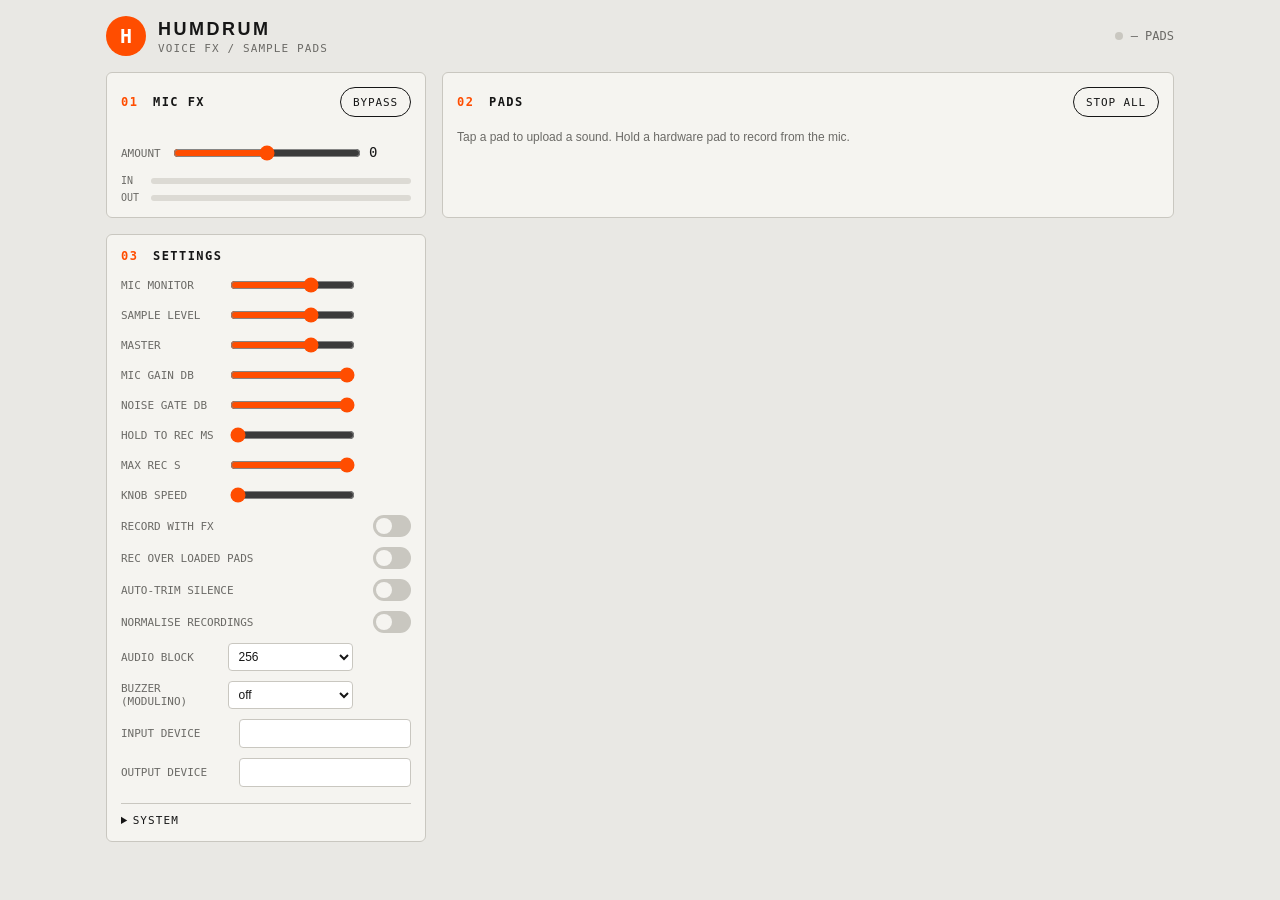
==== assets/index.html @ f8e238d5 "Humdrum: extendable sampler and voice changer for UNO Q An extendable sampler and voice changer base" ====
<!doctype html>
<html lang="en">
<head>
  <meta charset="utf-8">
  <meta name="viewport" content="width=device-width, initial-scale=1, viewport-fit=cover">
  <meta name="theme-color" content="#e9e8e4">
  <title>Humdrum</title>
  <link rel="stylesheet" href="app.css">
</head>
<body>
  <header class="top">
    <div class="brand">
      <span class="logo">H</span>
      <div>
        <h1>HUMDRUM</h1>
        <p class="sub">voice fx / sample pads</p>
      </div>
    </div>
    <div class="status">
      <span id="conn" class="dot off" title="connection"></span>
      <span id="topo">— pads</span>
    </div>
  </header>

  <div id="cna-hint" class="hint" hidden>
    Uploading files may not work in this pop-up window. Open
    <b><span class="url"></span></b> in your browser instead.
  </div>

  <main>
    <!-- FX ------------------------------------------------------------------>
    <section class="panel fx">
      <div class="panel-head">
        <h2><span class="num">01</span> mic fx</h2>
        <button id="bypass" class="chip">bypass</button>
      </div>
      <div id="fx-list" class="fx-list"></div>
      <div class="amount">
        <label for="amount">amount</label>
        <input id="amount" type="range" min="0" max="1" step="0.01">
        <output id="amount-val" class="mono">0</output>
      </div>
      <div class="meters">
        <div class="meter"><span>in</span><i id="m-in"></i></div>
        <div class="meter"><span>out</span><i id="m-out"></i></div>
      </div>
    </section>

    <!-- PADS ---------------------------------------------------------------->
    <section class="panel pads-panel">
      <div class="panel-head">
        <h2><span class="num">02</span> pads</h2>
        <button id="stop-all" class="chip">stop all</button>
      </div>
      <p class="help">Tap a pad to upload a sound. Hold a hardware pad to record from the mic.</p>
      <div id="pads" class="pads"></div>
      <p id="no-pads" class="empty" hidden>No Modulino Buttons found. Plug one in &mdash; it gets its address automatically.</p>
    </section>

    <!-- SETTINGS ------------------------------------------------------------>
    <section class="panel settings">
      <div class="panel-head"><h2><span class="num">03</span> settings</h2></div>
      <div class="grid-settings" id="settings"></div>
      <details class="system">
        <summary>system</summary>
        <div class="sys-row">
          <button data-sys="rescan" class="chip">rescan bus</button>
          <button data-sys="reopen_audio" class="chip">reopen audio</button>
          <button data-sys="reset_addresses" class="chip warn">reset button addresses</button>
        </div>
        <p class="help">Reset moves every Buttons module back to its factory address. Then unplug them all
          and plug them back in one by one, in the order you want the pads numbered.</p>
        <dl class="diag" id="diag"></dl>
      </details>
    </section>
  </main>

  <!-- Slot editor -------------------------------------------------------->
  <dialog id="editor">
    <form method="dialog" class="ed">
      <div class="ed-head">
        <span class="padno mono" id="ed-no">01</span>
        <input id="ed-name" maxlength="24" placeholder="name" autocomplete="off">
        <button value="close" class="x" aria-label="close">&times;</button>
      </div>
      <div class="wave-wrap">
        <canvas id="ed-wave" width="600" height="120"></canvas>
        <div class="trim" id="trim-a"></div><div class="trim" id="trim-b"></div>
      </div>
      <div class="ed-grid">
        <label>gain <input id="ed-gain" type="range" min="0" max="2" step="0.01"></label>
        <label>pitch <input id="ed-pitch" type="range" min="-12" max="12" step="1"><output id="ed-pitch-v" class="mono"></output></label>
        <label>start <input id="ed-start" type="range" min="0" max="1" step="0.001"></label>
        <label>end <input id="ed-end" type="range" min="0" max="1" step="0.001"></label>
      </div>
      <div class="seg" id="ed-mode">
        <button type="button" data-mode="oneshot">one-shot</button>
        <button type="button" data-mode="gate">gate</button>
        <button type="button" data-mode="loop">loop</button>
      </div>
      <div class="ed-actions">
        <button type="button" id="ed-play" class="chip solid">&#9654; play</button>
        <button type="button" id="ed-reverse" class="chip">reverse</button>
        <button type="button" id="ed-replace" class="chip">replace</button>
        <a id="ed-download" class="chip">download</a>
        <button type="button" id="ed-clear" class="chip warn">clear</button>
      </div>
      <div class="ed-move">
        <label>move to pad <select id="ed-move"></select></label>
      </div>
    </form>
  </dialog>

  <input id="file" type="file" accept="audio/*,.wav,.mp3,.m4a,.aac,.ogg,.flac" hidden>
  <div id="toast" class="toast" hidden></div>

  <script src="libs/socket.io.min.js"></script>
  <script src="app.js"></script>
</body>
</html>
---- assets/app.css ----
/* Humdrum — industrial / instrument look: warm grey, hairlines, one hot accent */

:root {
  --bg: #e9e8e4;
  --panel: #f5f4f0;
  --ink: #161616;
  --ink-2: #6b6a66;
  --line: #c9c7c0;
  --accent: #ff4d00;
  --accent-ink: #ffffff;
  --blue: #2f6bff;
  --green: #18a058;
  --pad: #ffffff;
  --pad-empty: #dcdad4;
  --radius: 6px;
  --mono: ui-monospace, "SF Mono", Menlo, Consolas, "Roboto Mono", monospace;
  --sans: "Helvetica Neue", Helvetica, Arial, system-ui, sans-serif;
}
@media (prefers-color-scheme: dark) {
  :root {
    --bg: #121212;
    --panel: #1c1c1b;
    --ink: #ecebe7;
    --ink-2: #8d8c87;
    --line: #34332f;
    --pad: #272725;
    --pad-empty: #1f1f1e;
  }
}

* { box-sizing: border-box; }
html { -webkit-text-size-adjust: 100%; }
body {
  margin: 0;
  background: var(--bg);
  color: var(--ink);
  font: 14px/1.4 var(--sans);
  padding: env(safe-area-inset-top) 0 40px;
}
button, input, select { font: inherit; color: inherit; }
.mono, output { font-family: var(--mono); font-variant-numeric: tabular-nums; }

/* header */
.top {
  display: flex; align-items: center; justify-content: space-between;
  padding: 16px; max-width: 1100px; margin: 0 auto;
}
.brand { display: flex; gap: 12px; align-items: center; }
.logo {
  width: 40px; height: 40px; border-radius: 50%;
  background: var(--accent); color: var(--accent-ink);
  display: grid; place-items: center; font: 700 20px var(--mono);
}
h1 { margin: 0; font-size: 18px; letter-spacing: .14em; font-weight: 700; }
.sub { margin: 0; color: var(--ink-2); font: 11px var(--mono); text-transform: uppercase; letter-spacing: .1em; }
.status { display: flex; align-items: center; gap: 8px; font: 12px var(--mono); color: var(--ink-2); text-transform: uppercase; }
.dot { width: 8px; height: 8px; border-radius: 50%; background: var(--green); }
.dot.off { background: var(--line); }

.hint {
  max-width: 1100px; margin: 0 16px 12px; padding: 10px 12px;
  border: 1px solid var(--accent); border-radius: var(--radius); font-size: 13px;
}
@media (min-width: 1132px) { .hint { margin: 0 auto 12px; } }

main {
  max-width: 1100px; margin: 0 auto; padding: 0 16px;
  display: grid; gap: 16px; grid-template-columns: 1fr;
}
@media (min-width: 900px) {
  main { grid-template-columns: 320px 1fr; }
  .pads-panel { grid-row: span 2; grid-column: 2; grid-row-start: 1; }
}

.panel {
  background: var(--panel); border: 1px solid var(--line); border-radius: var(--radius);
  padding: 14px;
}
.panel-head { display: flex; justify-content: space-between; align-items: center; margin-bottom: 12px; }
h2 { margin: 0; font: 600 12px var(--mono); text-transform: uppercase; letter-spacing: .12em; }
.num { color: var(--accent); margin-right: 6px; }
.help { color: var(--ink-2); font-size: 12px; margin: 0 0 12px; }
.empty { color: var(--ink-2); font: 12px var(--mono); text-align: center; padding: 30px 0; }

.chip {
  appearance: none; border: 1px solid var(--ink); background: transparent;
  border-radius: 999px; padding: 5px 12px; cursor: pointer;
  font: 11px var(--mono); text-transform: uppercase; letter-spacing: .08em; text-decoration: none;
  display: inline-flex; align-items: center; gap: 6px; min-height: 30px; color: var(--ink);
}
.chip.on, .chip.solid { background: var(--ink); color: var(--panel); }
.chip.warn { border-color: var(--accent); color: var(--accent); }
.chip:active { transform: translateY(1px); }

/* fx */
.fx-list { display: grid; grid-template-columns: repeat(4, 1fr); gap: 6px; margin-bottom: 14px; }
.fx-btn {
  appearance: none; border: 1px solid var(--line); background: var(--pad);
  border-radius: var(--radius); padding: 10px 4px 8px; cursor: pointer; text-align: center;
}
.fx-btn b { display: block; font: 700 13px var(--mono); letter-spacing: .06em; }
.fx-btn small { display: block; font-size: 10px; color: var(--ink-2); }
.fx-btn.active { background: var(--accent); border-color: var(--accent); color: var(--accent-ink); }
.fx-btn.active small { color: var(--accent-ink); opacity: .8; }
.fx.bypassed .fx-btn.active { background: transparent; color: var(--accent); }

.amount { display: grid; grid-template-columns: auto 1fr 42px; gap: 10px; align-items: center; }
.amount label { font: 11px var(--mono); text-transform: uppercase; color: var(--ink-2); }
input[type=range] { width: 100%; accent-color: var(--accent); }
.meters { margin-top: 12px; display: grid; gap: 6px; }
.meter { display: grid; grid-template-columns: 30px 1fr; align-items: center; font: 10px var(--mono); color: var(--ink-2); text-transform: uppercase; }
.meter i {
  height: 6px; border-radius: 3px; background:
    linear-gradient(90deg, var(--green) 0 70%, #f2b100 70% 88%, var(--accent) 88%) 0 0 / var(--w, 0%) 100% no-repeat,
    var(--pad-empty);
  transition: background-size 80ms linear;
}

/* pads */
.pads { display: grid; gap: 14px; }
.module { display: grid; grid-template-columns: 22px repeat(3, 1fr); gap: 8px; align-items: stretch; }
.module-label { writing-mode: vertical-rl; transform: rotate(180deg); font: 10px var(--mono); color: var(--ink-2); text-align: center; letter-spacing: .1em; }
.pad {
  position: relative; appearance: none; text-align: left; cursor: pointer;
  border: 1px solid var(--line); background: var(--pad-empty); border-radius: var(--radius);
  padding: 10px; min-height: 108px; display: flex; flex-direction: column; justify-content: space-between;
  overflow: hidden;
}
.pad.loaded { background: var(--pad); }
.pad.offline { opacity: .45; }
.pad.dragover { outline: 2px dashed var(--accent); outline-offset: -4px; }
.pad .top-row { display: flex; justify-content: space-between; align-items: center; }
.pad .no { font: 700 12px var(--mono); }
.pad .led { width: 10px; height: 10px; border-radius: 50%; background: var(--line); box-shadow: inset 0 0 0 1px rgba(0,0,0,.15); }
.pad.loaded .led { background: var(--blue); }
.pad.playing .led { background: var(--green); }
.pad.rec .led { background: var(--accent); animation: blink .25s steps(1) infinite; }
.pad .name { font-size: 13px; font-weight: 600; white-space: nowrap; overflow: hidden; text-overflow: ellipsis; }
.pad .meta { font: 10px var(--mono); color: var(--ink-2); text-transform: uppercase; }
.pad canvas { width: 100%; height: 26px; display: block; }
.pad .plus { font: 300 28px var(--mono); color: var(--ink-2); line-height: 1; }
.pad .prog { position: absolute; left: 0; bottom: 0; height: 3px; background: var(--accent); width: 0; }
@keyframes blink { 50% { opacity: .2; } }

/* settings */
.grid-settings { display: grid; gap: 10px; }
.setting { display: grid; grid-template-columns: 1fr 1.3fr 48px; gap: 10px; align-items: center; font-size: 12px; }
.setting > span { color: var(--ink-2); font: 11px var(--mono); text-transform: uppercase; }
.setting.toggle { grid-template-columns: 1fr auto; }
.setting.text { grid-template-columns: 1fr 1.6fr; }
.setting input[type=text], .setting select, .ed-move select {
  background: var(--pad); border: 1px solid var(--line); border-radius: 4px; padding: 5px 6px; min-width: 0;
}
.switch { appearance: none; width: 38px; height: 22px; border-radius: 11px; background: var(--line); position: relative; cursor: pointer; margin: 0; }
.switch::after { content: ""; position: absolute; top: 3px; left: 3px; width: 16px; height: 16px; border-radius: 50%; background: var(--panel); transition: left .15s; }
.switch:checked { background: var(--accent); }
.switch:checked::after { left: 19px; }
details.system { margin-top: 16px; border-top: 1px solid var(--line); padding-top: 10px; }
details.system summary { cursor: pointer; font: 11px var(--mono); text-transform: uppercase; letter-spacing: .1em; }
.sys-row { display: flex; flex-wrap: wrap; gap: 6px; margin: 10px 0; }
.diag { display: grid; grid-template-columns: auto 1fr; gap: 2px 10px; font: 11px var(--mono); color: var(--ink-2); margin: 0; }
.diag dd { margin: 0; color: var(--ink); word-break: break-all; }

/* editor */
dialog {
  border: 1px solid var(--line); border-radius: 10px; padding: 0; width: min(560px, calc(100vw - 24px));
  background: var(--panel); color: var(--ink);
}
dialog::backdrop { background: rgba(0,0,0,.35); }
.ed { padding: 14px; display: grid; gap: 12px; }
.ed-head { display: flex; gap: 10px; align-items: center; }
.padno { background: var(--accent); color: var(--accent-ink); border-radius: 4px; padding: 4px 8px; font-weight: 700; }
#ed-name { flex: 1; border: 0; border-bottom: 1px solid var(--line); background: transparent; font-size: 16px; font-weight: 600; padding: 4px 0; min-width: 0; }
.x { appearance: none; border: 0; background: none; font-size: 26px; cursor: pointer; line-height: 1; }
.wave-wrap { position: relative; background: var(--pad); border: 1px solid var(--line); border-radius: var(--radius); }
#ed-wave { width: 100%; height: 120px; display: block; }
.trim { position: absolute; top: 0; bottom: 0; background: rgba(120,120,120,.28); pointer-events: none; }
#trim-a { left: 0; border-right: 2px solid var(--accent); }
#trim-b { right: 0; border-left: 2px solid var(--accent); }
.ed-grid { display: grid; grid-template-columns: 1fr 1fr; gap: 8px 14px; }
.ed-grid label { font: 11px var(--mono); text-transform: uppercase; color: var(--ink-2); display: grid; grid-template-columns: 1fr auto; align-items: center; }
.ed-grid label input { grid-column: 1 / -1; }
.seg { display: grid; grid-template-columns: repeat(3, 1fr); border: 1px solid var(--ink); border-radius: 999px; overflow: hidden; }
.seg button { appearance: none; border: 0; background: transparent; padding: 7px; font: 11px var(--mono); text-transform: uppercase; cursor: pointer; }
.seg button.on { background: var(--ink); color: var(--panel); }
.ed-actions { display: flex; flex-wrap: wrap; gap: 6px; }
.ed-move { font: 11px var(--mono); text-transform: uppercase; color: var(--ink-2); }

.toast {
  position: fixed; left: 50%; bottom: 20px; transform: translateX(-50%);
  background: var(--ink); color: var(--panel); padding: 8px 14px; border-radius: 999px;
  font: 12px var(--mono); max-width: calc(100vw - 32px);
}
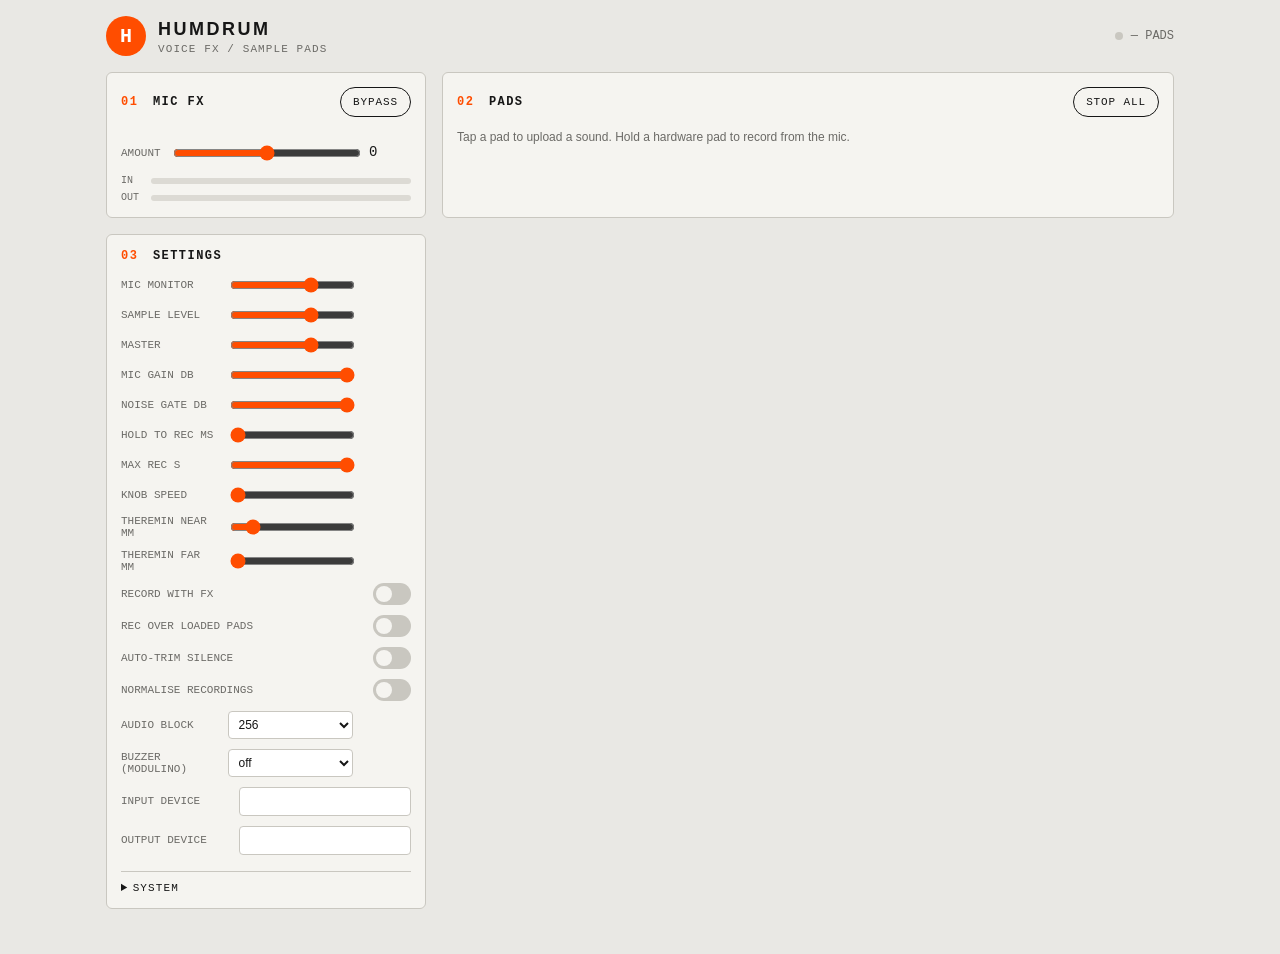
==== commit b149afca: "Theremin effect driven by an optional Modulino Distance - sketch: detect the Distance module (fixed " ====
--- a/assets/index.html
+++ b/assets/index.html
@@ -43,6 +43,7 @@
       <div class="meters">
         <div class="meter"><span>in</span><i id="m-in"></i></div>
         <div class="meter"><span>out</span><i id="m-out"></i></div>
+        <div class="meter" id="hand-row" hidden><span>hand</span><i id="m-hand"></i><small id="hand-mm" class="mono"></small></div>
       </div>
     </section>
 
--- a/assets/app.css
+++ b/assets/app.css
@@ -108,6 +108,10 @@
 .amount label { font: 11px var(--mono); text-transform: uppercase; color: var(--ink-2); }
 input[type=range] { width: 100%; accent-color: var(--accent); }
 .meters { margin-top: 12px; display: grid; gap: 6px; }
+#hand-row { grid-template-columns: 30px 1fr 64px; gap: 8px; }
+#hand-row[hidden] { display: none; }
+#m-hand { background: linear-gradient(var(--accent), var(--accent)) 0 0 / var(--w, 0%) 100% no-repeat, var(--pad-empty); }
+.fx-btn[hidden] { display: none; }
 .meter { display: grid; grid-template-columns: 30px 1fr; align-items: center; font: 10px var(--mono); color: var(--ink-2); text-transform: uppercase; }
 .meter i {
   height: 6px; border-radius: 3px; background:
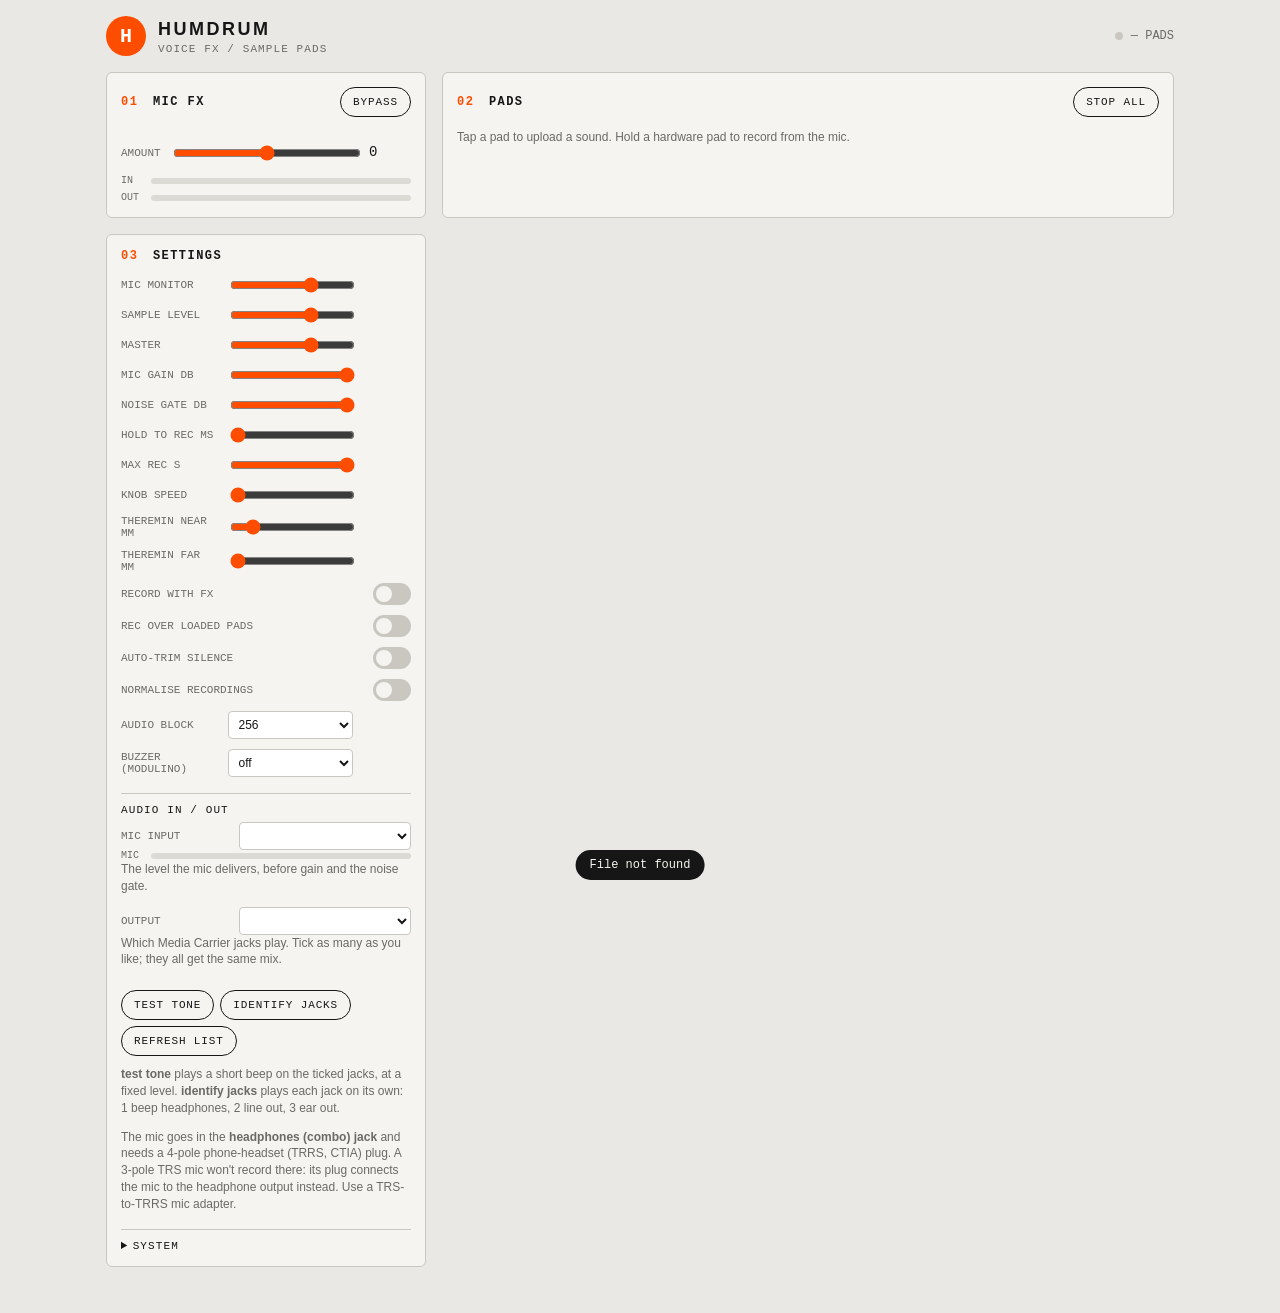
==== commit a0b077fb: "Audio device and jack selection, and phantom knob clicks - Web UI: one "audio in / out" section. Mic" ====
--- a/assets/index.html
+++ b/assets/index.html
@@ -62,6 +62,29 @@
     <section class="panel settings">
       <div class="panel-head"><h2><span class="num">03</span> settings</h2></div>
       <div class="grid-settings" id="settings"></div>
+      <div class="audio-io">
+        <h3>audio in / out</h3>
+
+        <label class="setting device"><span>mic input</span><select id="dev-in"></select></label>
+        <div class="meter"><span>mic</span><i id="m-raw"></i></div>
+        <p class="help" id="in-help">The level the mic delivers, before gain and the noise gate.</p>
+
+        <label class="setting device"><span>output</span><select id="dev-out"></select></label>
+        <div id="ports-wrap">
+          <p class="help">Which Media Carrier jacks play. Tick as many as you like; they all get the same mix.</p>
+          <div class="ports" id="ports"></div>
+        </div>
+
+        <div class="sys-row">
+          <button id="tone" class="chip">test tone</button>
+          <button id="identify" class="chip">identify jacks</button>
+          <button id="refresh-devices" class="chip">refresh list</button>
+        </div>
+        <p class="help" id="test-status"><b>test tone</b> plays a short beep on the ticked jacks, at a fixed level.
+          <b>identify jacks</b> plays each jack on its own: 1 beep headphones, 2 line out, 3 ear out.</p>
+        <p class="help">The mic goes in the <b>headphones (combo) jack</b> and needs a 4-pole phone-headset (TRRS, CTIA) plug.
+          A 3-pole TRS mic won't record there: its plug connects the mic to the headphone output instead. Use a TRS-to-TRRS mic adapter.</p>
+      </div>
       <details class="system">
         <summary>system</summary>
         <div class="sys-row">
--- a/assets/app.css
+++ b/assets/app.css
@@ -151,7 +151,10 @@
 .setting { display: grid; grid-template-columns: 1fr 1.3fr 48px; gap: 10px; align-items: center; font-size: 12px; }
 .setting > span { color: var(--ink-2); font: 11px var(--mono); text-transform: uppercase; }
 .setting.toggle { grid-template-columns: 1fr auto; }
-.setting.text { grid-template-columns: 1fr 1.6fr; }
+.setting.text, .setting.device { grid-template-columns: 1fr 1.6fr; }
+.audio-io { margin-top: 16px; border-top: 1px solid var(--line); padding-top: 10px; }
+.audio-io h3 { font: 11px var(--mono); text-transform: uppercase; letter-spacing: .1em; margin: 0 0 6px; }
+.ports { display: grid; gap: 8px; margin-bottom: 4px; }
 .setting input[type=text], .setting select, .ed-move select {
   background: var(--pad); border: 1px solid var(--line); border-radius: 4px; padding: 5px 6px; min-width: 0;
 }
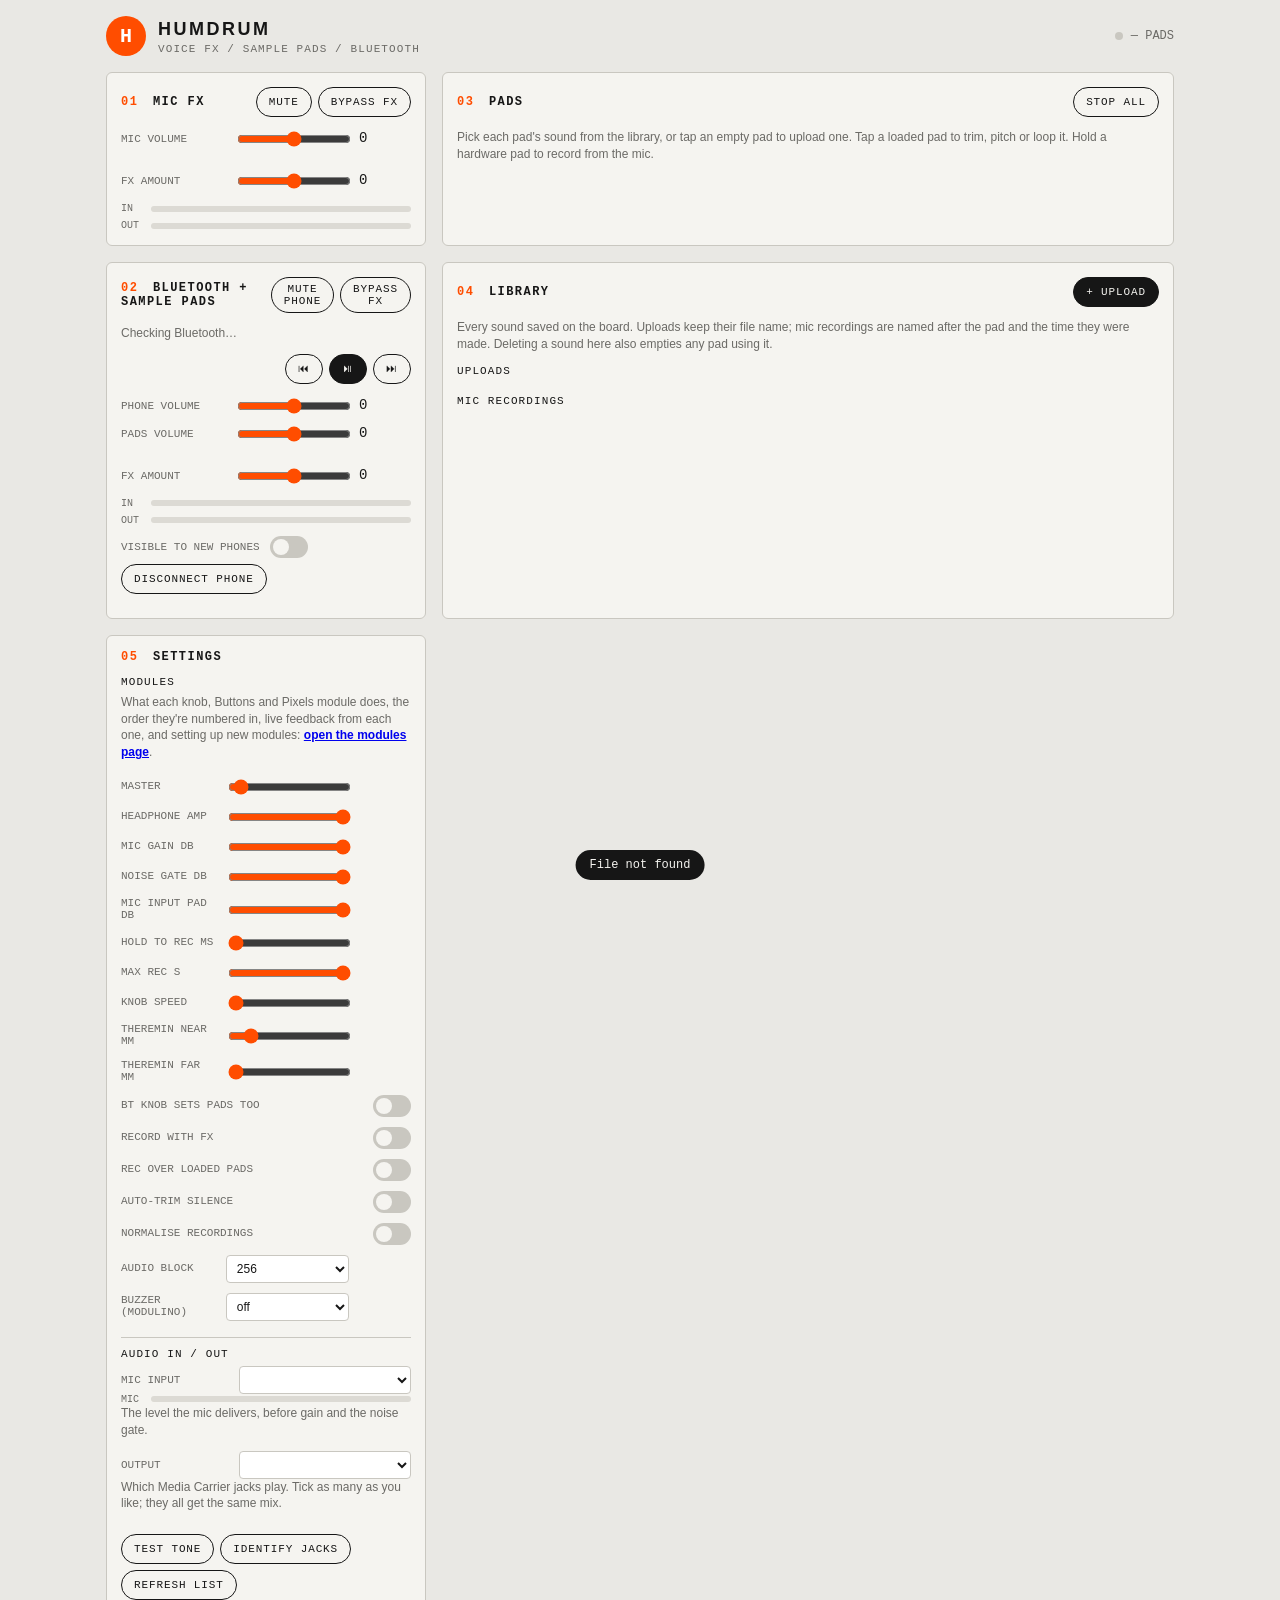
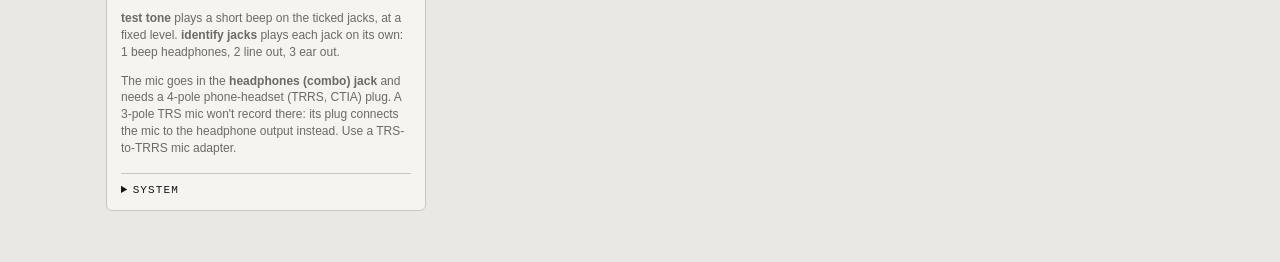
==== commit 38a744f6: "Fix carrier audio quality, Bluetooth stability and controls Audio - Root cause of the quiet, hissy, " ====
--- a/assets/index.html
+++ b/assets/index.html
@@ -13,7 +13,7 @@
       <span class="logo">H</span>
       <div>
         <h1>HUMDRUM</h1>
-        <p class="sub">voice fx / sample pads</p>
+        <p class="sub">voice fx / sample pads / bluetooth</p>
       </div>
     </div>
     <div class="status">
@@ -22,21 +22,29 @@
     </div>
   </header>
 
+  <div id="enrol-hint" class="hint enrol" hidden></div>
+
   <div id="cna-hint" class="hint" hidden>
     Uploading files may not work in this pop-up window. Open
     <b><span class="url"></span></b> in your browser instead.
   </div>
 
   <main>
-    <!-- FX ------------------------------------------------------------------>
+    <!-- MIC ------------------------------------------------------------------>
     <section class="panel fx">
       <div class="panel-head">
         <h2><span class="num">01</span> mic fx</h2>
-        <button id="bypass" class="chip">bypass</button>
+        <span class="chips"><button id="mic-mute" class="chip">mute</button><button id="bypass" class="chip">bypass fx</button></span>
+      </div>
+      <p class="help warn" id="mic-warn" hidden></p>
+      <div class="amount">
+        <label for="mic-level">mic volume</label>
+        <input id="mic-level" type="range" min="0" max="1.5" step="0.01">
+        <output id="mic-level-val" class="mono">0</output>
       </div>
       <div id="fx-list" class="fx-list"></div>
       <div class="amount">
-        <label for="amount">amount</label>
+        <label for="amount">fx amount</label>
         <input id="amount" type="range" min="0" max="1" step="0.01">
         <output id="amount-val" class="mono">0</output>
       </div>
@@ -47,20 +55,81 @@
       </div>
     </section>
 
+    <!-- BLUETOOTH + SAMPLE PADS -------------------------------------------------->
+    <section class="panel bt">
+      <div class="panel-head">
+        <h2><span class="num">02</span> bluetooth + sample pads</h2>
+        <span class="chips"><button id="bt-mute" class="chip">mute phone</button><button id="bt-bypass" class="chip">bypass fx</button></span>
+      </div>
+      <p class="help" id="bt-status">Checking Bluetooth…</p>
+      <div class="bt-now" id="bt-now" hidden>
+        <div class="bt-track"><b id="bt-title"></b><small id="bt-artist"></small></div>
+        <div class="bt-transport">
+          <button class="chip" data-bt="previous" aria-label="previous">&#9198;</button>
+          <button class="chip solid" data-bt="playpause" id="bt-pp" aria-label="play or pause">&#9199;</button>
+          <button class="chip" data-bt="next" aria-label="next">&#9197;</button>
+        </div>
+      </div>
+      <div class="amount">
+        <label for="bt-level">phone volume</label>
+        <input id="bt-level" type="range" min="0" max="1000" step="1">
+        <output id="bt-level-val" class="mono">0</output>
+      </div>
+      <div class="amount">
+        <label for="pads-level">pads volume</label>
+        <input id="pads-level" type="range" min="0" max="1000" step="1">
+        <output id="pads-level-val" class="mono">0</output>
+      </div>
+      <div id="bt-fx-list" class="fx-list"></div>
+      <div class="amount">
+        <label for="bt-amount">fx amount</label>
+        <input id="bt-amount" type="range" min="0" max="1" step="0.01">
+        <output id="bt-amount-val" class="mono">0</output>
+      </div>
+      <div class="meters">
+        <div class="meter"><span>in</span><i id="m-bt-in"></i></div>
+        <div class="meter"><span>out</span><i id="m-play-out"></i></div>
+      </div>
+      <div class="sys-row">
+        <label class="setting toggle"><span>visible to new phones</span><input id="bt-visible" type="checkbox" class="switch"></label>
+        <button id="bt-disconnect" class="chip">disconnect phone</button>
+      </div>
+    </section>
+
     <!-- PADS ---------------------------------------------------------------->
     <section class="panel pads-panel">
       <div class="panel-head">
-        <h2><span class="num">02</span> pads</h2>
+        <h2><span class="num">03</span> pads</h2>
         <button id="stop-all" class="chip">stop all</button>
       </div>
-      <p class="help">Tap a pad to upload a sound. Hold a hardware pad to record from the mic.</p>
+      <p class="help">Pick each pad's sound from the library, or tap an empty pad to upload one. Tap a loaded pad to trim, pitch or loop it.
+        Hold a hardware pad to record from the mic.</p>
       <div id="pads" class="pads"></div>
       <p id="no-pads" class="empty" hidden>No Modulino Buttons found. Plug one in &mdash; it gets its address automatically.</p>
     </section>
 
+    <!-- LIBRARY ------------------------------------------------------------->
+    <section class="panel library">
+      <div class="panel-head">
+        <h2><span class="num">04</span> library</h2>
+        <button id="lib-upload" class="chip solid">+ upload</button>
+      </div>
+      <p class="help">Every sound saved on the board. Uploads keep their file name; mic recordings are named after the pad and the time they were made.
+        Deleting a sound here also empties any pad using it.</p>
+      <h3>uploads</h3>
+      <div class="lib-list" id="lib-uploads"></div>
+      <h3>mic recordings</h3>
+      <div class="lib-list" id="lib-recordings"></div>
+    </section>
+
     <!-- SETTINGS ------------------------------------------------------------>
     <section class="panel settings">
-      <div class="panel-head"><h2><span class="num">03</span> settings</h2></div>
+      <div class="panel-head"><h2><span class="num">05</span> settings</h2></div>
+      <div class="controls">
+        <h3>modules</h3>
+        <p class="help">What each knob, Buttons and Pixels module does, the order they're numbered in, live feedback
+          from each one, and setting up new modules: <a href="modules.html"><b>open the modules page</b></a>.</p>
+      </div>
       <div class="grid-settings" id="settings"></div>
       <div class="audio-io">
         <h3>audio in / out</h3>
@@ -90,10 +159,7 @@
         <div class="sys-row">
           <button data-sys="rescan" class="chip">rescan bus</button>
           <button data-sys="reopen_audio" class="chip">reopen audio</button>
-          <button data-sys="reset_addresses" class="chip warn">reset button addresses</button>
-        </div>
-        <p class="help">Reset moves every Buttons module back to its factory address. Then unplug them all
-          and plug them back in one by one, in the order you want the pads numbered.</p>
+        </div>
         <dl class="diag" id="diag"></dl>
       </details>
     </section>
@@ -104,7 +170,7 @@
     <form method="dialog" class="ed">
       <div class="ed-head">
         <span class="padno mono" id="ed-no">01</span>
-        <input id="ed-name" maxlength="24" placeholder="name" autocomplete="off">
+        <input id="ed-name" maxlength="40" placeholder="name" autocomplete="off" title="renames the sample in the library">
         <button value="close" class="x" aria-label="close">&times;</button>
       </div>
       <div class="wave-wrap">
@@ -127,7 +193,7 @@
         <button type="button" id="ed-reverse" class="chip">reverse</button>
         <button type="button" id="ed-replace" class="chip">replace</button>
         <a id="ed-download" class="chip">download</a>
-        <button type="button" id="ed-clear" class="chip warn">clear</button>
+        <button type="button" id="ed-clear" class="chip warn">remove from pad</button>
       </div>
       <div class="ed-move">
         <label>move to pad <select id="ed-move"></select></label>
--- a/assets/app.css
+++ b/assets/app.css
@@ -104,7 +104,7 @@
 .fx-btn.active small { color: var(--accent-ink); opacity: .8; }
 .fx.bypassed .fx-btn.active { background: transparent; color: var(--accent); }
 
-.amount { display: grid; grid-template-columns: auto 1fr 42px; gap: 10px; align-items: center; }
+.amount { display: grid; grid-template-columns: 104px 1fr 52px; gap: 10px; align-items: center; margin-bottom: 8px; }
 .amount label { font: 11px var(--mono); text-transform: uppercase; color: var(--ink-2); }
 input[type=range] { width: 100%; accent-color: var(--accent); }
 .meters { margin-top: 12px; display: grid; gap: 6px; }
@@ -115,7 +115,7 @@
 .meter { display: grid; grid-template-columns: 30px 1fr; align-items: center; font: 10px var(--mono); color: var(--ink-2); text-transform: uppercase; }
 .meter i {
   height: 6px; border-radius: 3px; background:
-    linear-gradient(90deg, var(--green) 0 70%, #f2b100 70% 88%, var(--accent) 88%) 0 0 / var(--w, 0%) 100% no-repeat,
+    linear-gradient(90deg, color-mix(in srgb, var(--blue) var(--fx, 0%), var(--green)) 0 70%, #f2b100 70% 88%, var(--accent) 88%) 0 0 / var(--w, 0%) 100% no-repeat,
     var(--pad-empty);
   transition: background-size 80ms linear;
 }
@@ -148,9 +148,13 @@
 
 /* settings */
 .grid-settings { display: grid; gap: 10px; }
-.setting { display: grid; grid-template-columns: 1fr 1.3fr 48px; gap: 10px; align-items: center; font-size: 12px; }
+.setting { display: grid; grid-template-columns: 1fr 1.3fr 52px; gap: 10px; align-items: center; font-size: 12px; }
 .setting > span { color: var(--ink-2); font: 11px var(--mono); text-transform: uppercase; }
 .setting.toggle { grid-template-columns: 1fr auto; }
+/* "default 6": shows the default, click to go back to it; orange while the setting differs */
+.setting .dflt { display: block; margin-top: 2px; padding: 0; border: 0; background: none; font: 10px var(--mono); text-transform: none; color: var(--accent); cursor: pointer; text-align: left; }
+.setting .dflt.is-default { color: var(--ink-2); opacity: 0.7; cursor: default; }
+.setting .dflt:not(.is-default):hover { text-decoration: underline; }
 .setting.text, .setting.device { grid-template-columns: 1fr 1.6fr; }
 .audio-io { margin-top: 16px; border-top: 1px solid var(--line); padding-top: 10px; }
 .audio-io h3 { font: 11px var(--mono); text-transform: uppercase; letter-spacing: .1em; margin: 0 0 6px; }
@@ -198,3 +202,86 @@
   background: var(--ink); color: var(--panel); padding: 8px 14px; border-radius: 999px;
   font: 12px var(--mono); max-width: calc(100vw - 32px);
 }
+
+/* pad sample picker and Bluetooth tiles */
+.pad { cursor: pointer; }
+.pad .pad-sample {
+  width: 100%; min-width: 0; font-size: 11px; padding: 3px 4px; border: 1px solid var(--line);
+  border-radius: 4px; background: var(--panel); color: var(--ink);
+}
+.pad.btctl { background: var(--pad); }
+.pad.btctl .no { font-size: 16px; }
+.pad.btctl .led { background: var(--line); }
+
+/* Bluetooth panel */
+.bt.bypassed .fx-list { opacity: .45; }
+.bt-now { display: flex; align-items: center; justify-content: space-between; gap: 10px; margin-bottom: 12px; }
+.bt-track { min-width: 0; }
+.bt-track b, .bt-track small { display: block; white-space: nowrap; overflow: hidden; text-overflow: ellipsis; }
+.bt-track small { color: var(--ink-2); }
+.bt-transport { display: flex; gap: 6px; flex: none; }
+.bt .sys-row { align-items: center; justify-content: space-between; }
+
+/* library */
+.library h3, .controls h3 { font: 11px var(--mono); text-transform: uppercase; letter-spacing: .1em; margin: 12px 0 6px; }
+.lib-list { display: grid; gap: 6px; }
+.lib-row { display: grid; grid-template-columns: auto 1fr auto auto; gap: 8px; align-items: center; }
+.lib-row .lib-name { min-width: 0; background: var(--pad); border: 1px solid var(--line); border-radius: 4px; padding: 5px 6px; }
+.lib-row .meta { font-size: 11px; color: var(--ink-2); white-space: nowrap; }
+.controls { margin-bottom: 16px; }
+.hint.enrol { border-color: var(--accent); font-weight: 600; }
+
+/* module setup */
+.setup-toggle { display: flex; gap: 8px; align-items: center; margin: 10px 0; font-size: 13px; }
+.setup-list { list-style: none; padding: 0; margin: 0 0 12px; display: grid; gap: 8px; font-size: 13px; }
+.setup-list li { display: flex; flex-wrap: wrap; gap: 6px 10px; align-items: center; }
+.setup-list .row { display: flex; gap: 6px; }
+.setup-list .warn { color: var(--accent); }
+
+/* modules page */
+main.modules-main { grid-template-columns: 1fr; max-width: 820px; }
+.modules-main a, .sub a { color: inherit; }
+a.logo { text-decoration: none; }
+.mod-group h3 { display: flex; gap: 8px; align-items: baseline; }
+.mod-group h3 small { color: var(--ink-2); font: 11px var(--mono); text-transform: none; }
+.mod-card {
+  display: grid; grid-template-columns: 28px 1fr; gap: 6px 12px; align-items: center;
+  padding: 10px 12px; margin-bottom: 8px; border: 1px solid var(--line); border-radius: var(--radius);
+  background: var(--panel);
+}
+.mod-card.active { animation: mod-pulse .6s ease-out; }
+@keyframes mod-pulse { from { border-color: var(--accent); box-shadow: 0 0 0 2px var(--accent); } }
+.mod-pos { font-size: 18px; font-weight: 700; color: var(--ink-2); text-align: center; }
+.mod-title { display: flex; flex-wrap: wrap; gap: 4px 8px; align-items: baseline; }
+.mod-title small { color: var(--ink-2); font-size: 12px; }
+.mod-live { display: flex; gap: 10px; align-items: center; min-height: 24px; margin-top: 4px; font-size: 12px; }
+.mod-actions { grid-column: 2; display: flex; flex-wrap: wrap; gap: 6px; align-items: center; }
+.mod-actions select { padding: 4px 6px; border: 1px solid var(--line); border-radius: var(--radius); background: var(--pad); }
+.mod-actions .row { display: flex; gap: 6px; }
+.chip:disabled { opacity: .35; }
+@media (min-width: 640px) {
+  .mod-card { grid-template-columns: 28px 1fr auto; }
+  .mod-actions { grid-column: 3; justify-content: flex-end; }
+}
+.keys { display: flex; gap: 6px; }
+.key {
+  min-width: 34px; padding: 2px 6px; text-align: center; border: 1px solid var(--line); border-radius: 4px;
+  font: 11px var(--mono); color: var(--ink-2);
+}
+.key.down { background: var(--ink); color: var(--panel); border-color: var(--ink); }
+.key.held { background: var(--accent); border-color: var(--accent); color: var(--accent-ink); }
+.knob-total { font-size: 16px; min-width: 3ch; }
+.last-event { color: var(--ink-2); }
+.leds { display: flex; gap: 3px; }
+.leds i { width: 14px; height: 14px; border-radius: 50%; background: var(--pad-empty); border: 1px solid var(--line); }
+.leds i.g { background: var(--green); } .leds i.a { background: #ffb000; } .leds i.r { background: #e5261f; }
+.bar { flex: 0 1 160px; height: 8px; border-radius: 4px; background: var(--pad-empty); overflow: hidden; }
+.bar i { display: block; height: 100%; width: 0; background: var(--blue); transition: width .1s; }
+.event-log { list-style: none; margin: 12px 0 0; padding: 0; max-height: 280px; overflow-y: auto; font-size: 12px; }
+.event-log li { padding: 3px 0; border-bottom: 1px solid var(--line); overflow-wrap: anywhere; }
+.event-log .mono { color: var(--ink-2); margin-right: 6px; }
+.strays { margin-top: 12px; }
+
+.panel-head .chips { display: flex; gap: 6px; }
+.panel.muted .meters, .panel.muted #mic-level { opacity: .4; }
+.help.warn { color: var(--accent); }
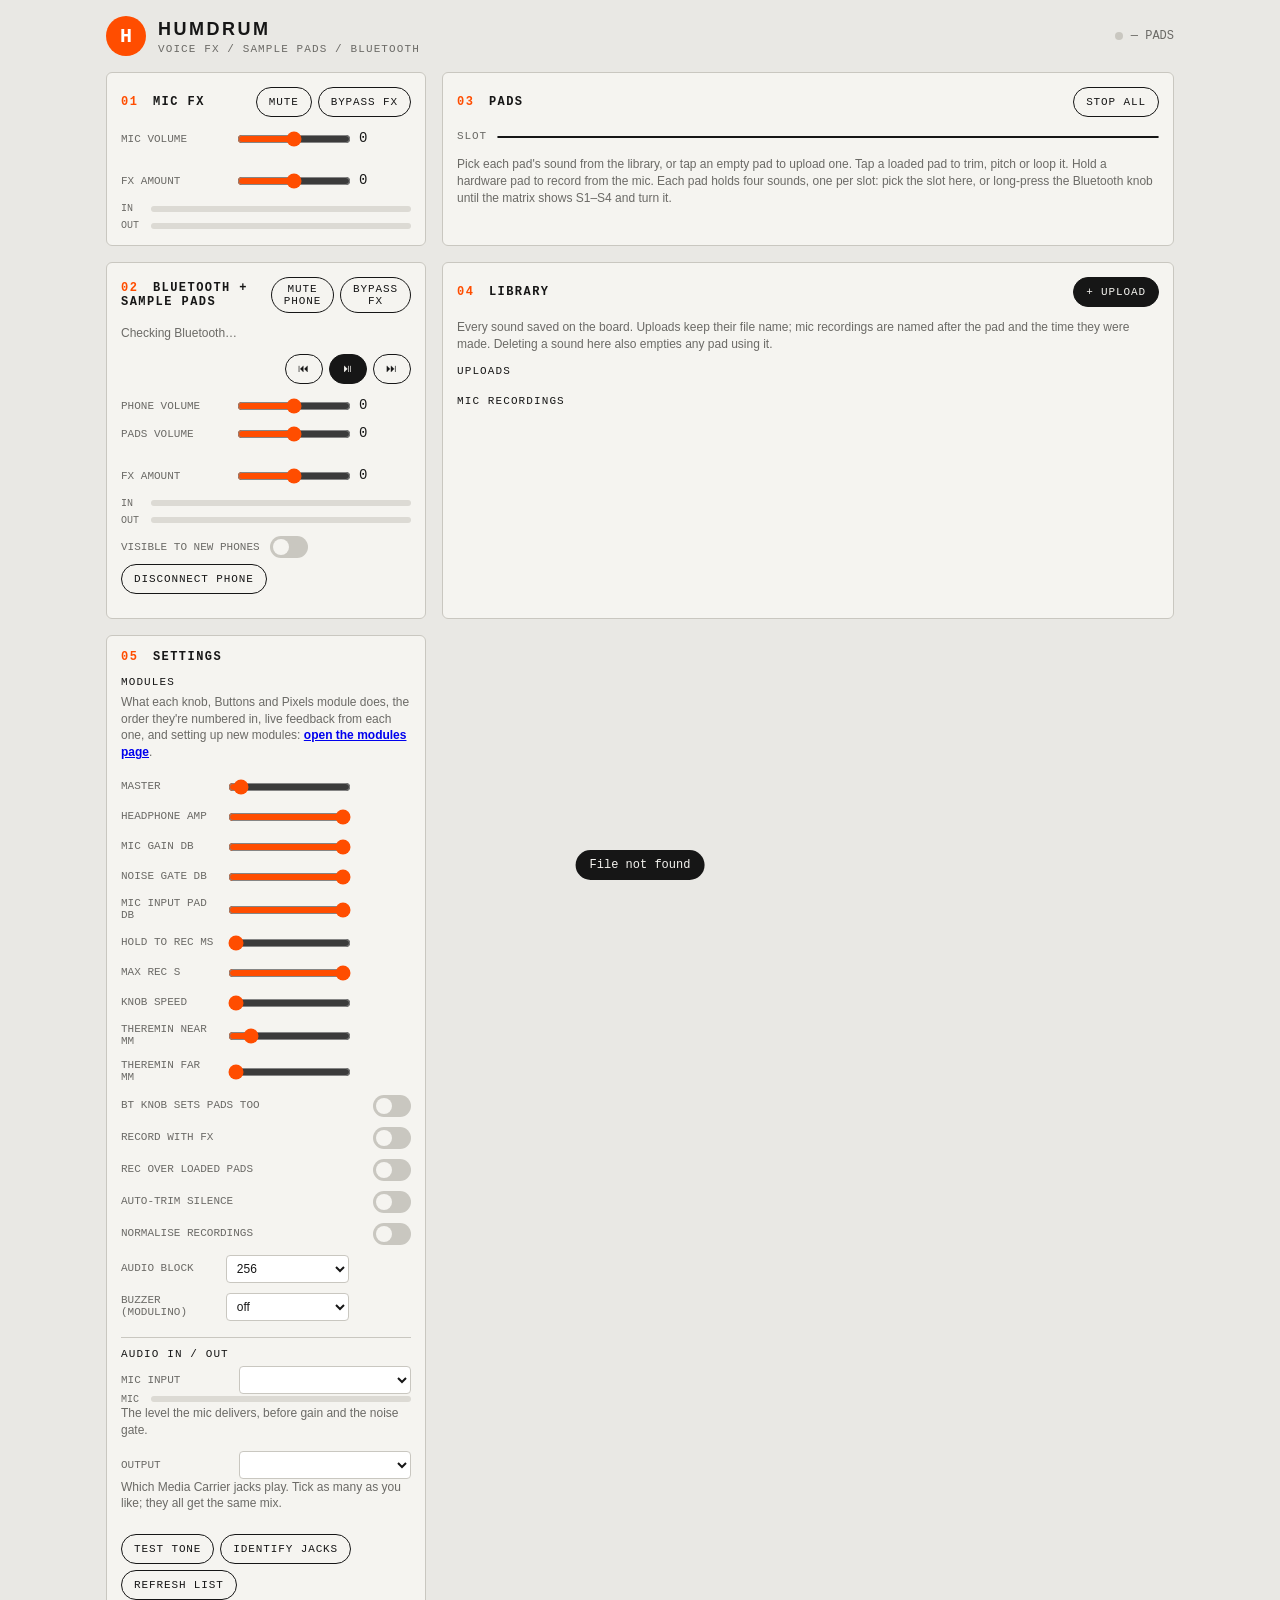
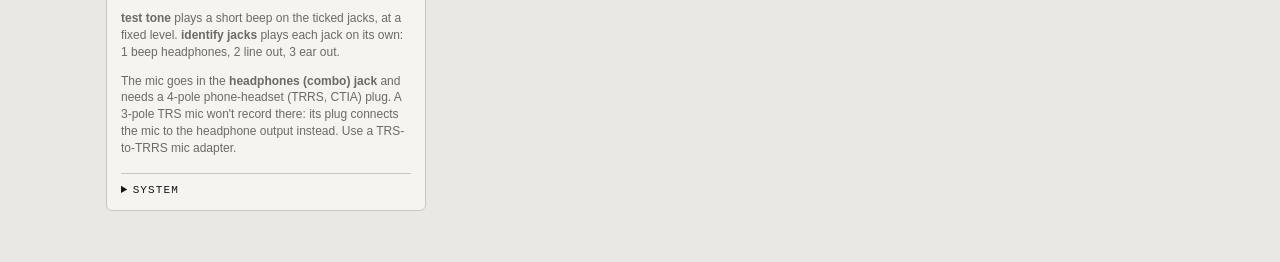
==== commit ffc72e4a: "Add four sample slots per pad, picked with a long press on the BT knob" ====
--- a/assets/index.html
+++ b/assets/index.html
@@ -102,8 +102,13 @@
         <h2><span class="num">03</span> pads</h2>
         <button id="stop-all" class="chip">stop all</button>
       </div>
+      <div class="slot-row">
+        <span class="slot-label mono">slot</span>
+        <div class="seg slots" id="slot-tabs" role="tablist" aria-label="pad slot"></div>
+      </div>
       <p class="help">Pick each pad's sound from the library, or tap an empty pad to upload one. Tap a loaded pad to trim, pitch or loop it.
-        Hold a hardware pad to record from the mic.</p>
+        Hold a hardware pad to record from the mic.
+        Each pad holds four sounds, one per slot: pick the slot here, or long-press the Bluetooth knob until the matrix shows S1&ndash;S4 and turn it.</p>
       <div id="pads" class="pads"></div>
       <p id="no-pads" class="empty" hidden>No Modulino Buttons found. Plug one in &mdash; it gets its address automatically.</p>
     </section>
--- a/assets/app.css
+++ b/assets/app.css
@@ -121,6 +121,10 @@
 }
 
 /* pads */
+.slot-row { display: grid; grid-template-columns: auto 1fr; gap: 10px; align-items: center; margin-bottom: 12px; }
+.slot-label { font-size: 11px; text-transform: uppercase; color: var(--ink-2); letter-spacing: .08em; }
+.seg.slots { grid-template-columns: repeat(var(--n, 4), 1fr); }
+.seg.slots button small { margin-left: 4px; opacity: .6; }
 .pads { display: grid; gap: 14px; }
 .module { display: grid; grid-template-columns: 22px repeat(3, 1fr); gap: 8px; align-items: stretch; }
 .module-label { writing-mode: vertical-rl; transform: rotate(180deg); font: 10px var(--mono); color: var(--ink-2); text-align: center; letter-spacing: .1em; }
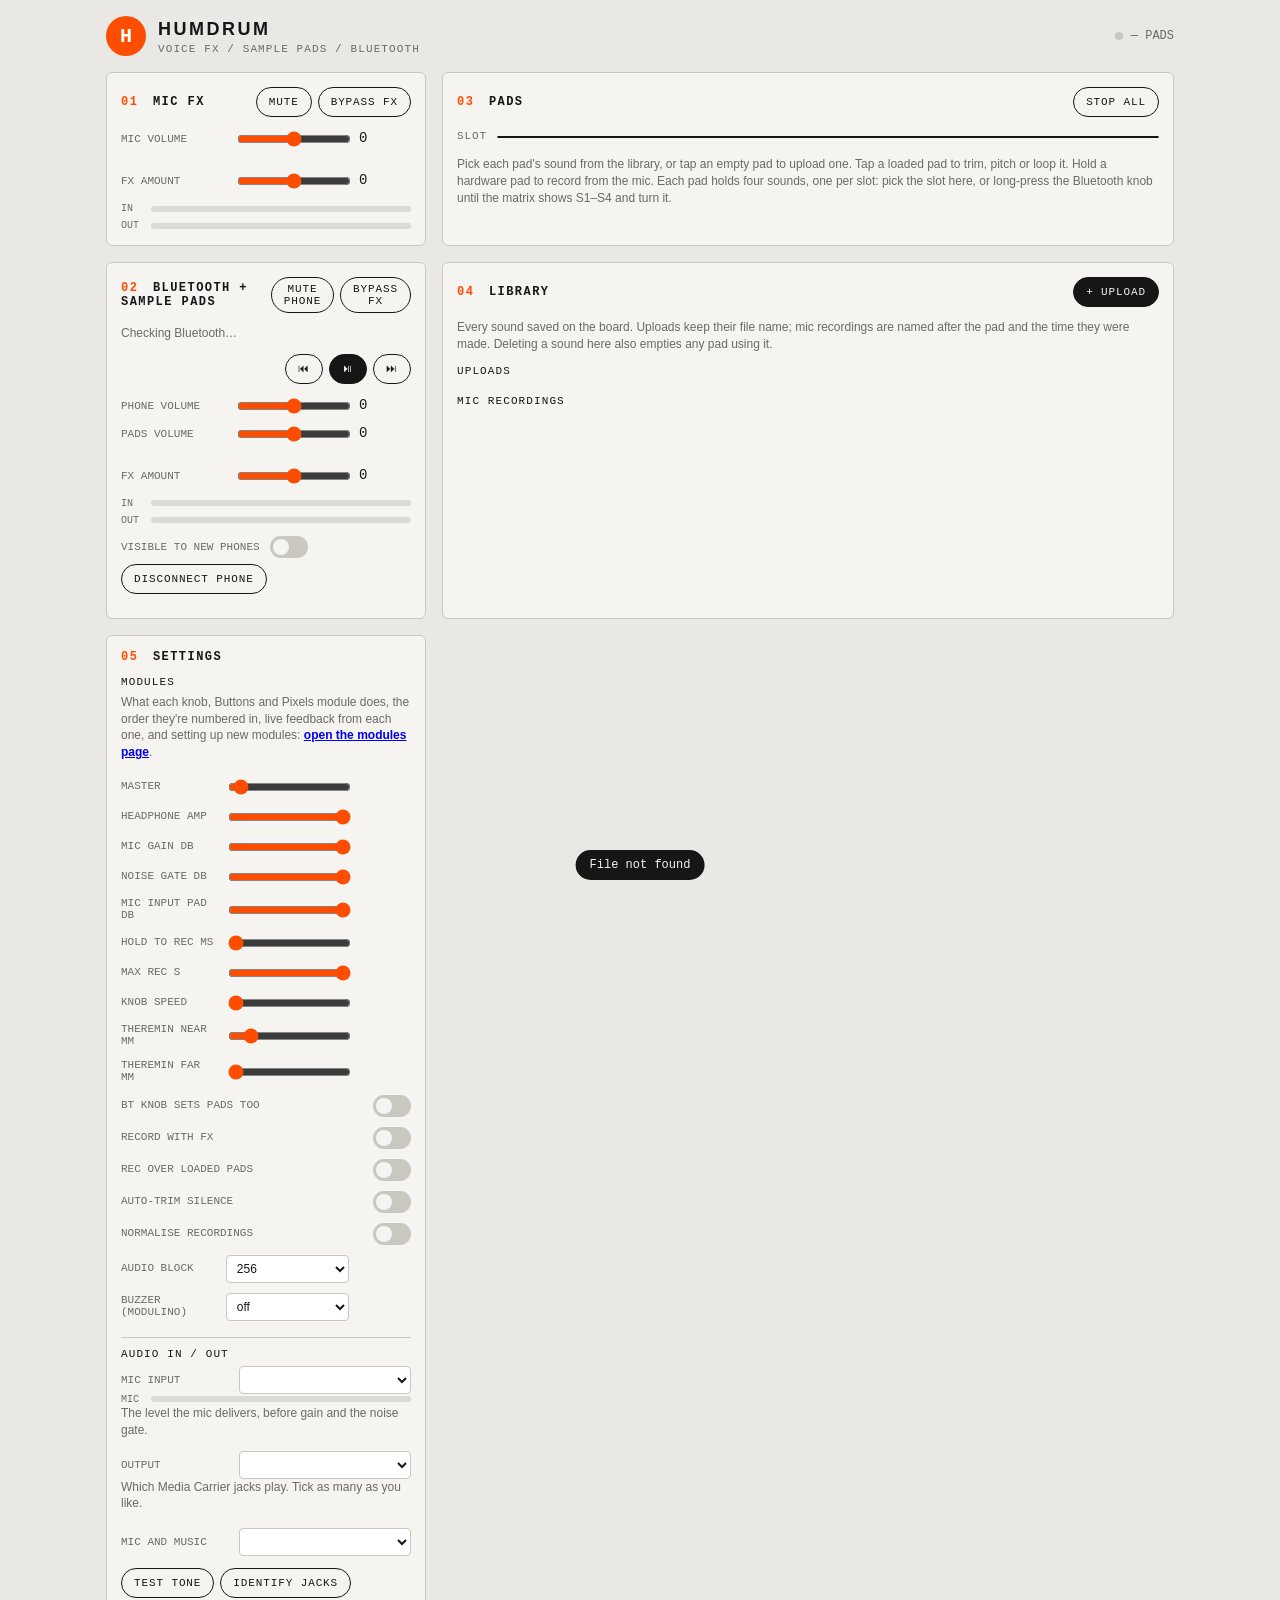
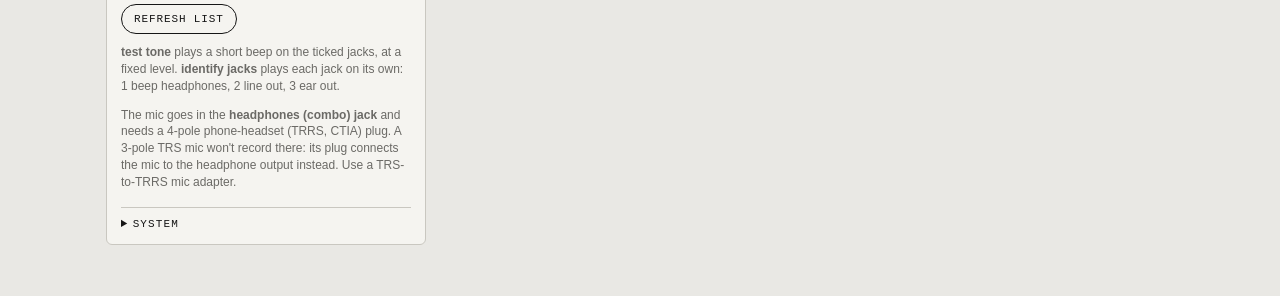
==== commit a996e961: "Cut mic latency, fix audio dropouts, split mic and music outputs Mic delay and dropouts: - Hold the " ====
--- a/assets/index.html
+++ b/assets/index.html
@@ -145,8 +145,10 @@
 
         <label class="setting device"><span>output</span><select id="dev-out"></select></label>
         <div id="ports-wrap">
-          <p class="help">Which Media Carrier jacks play. Tick as many as you like; they all get the same mix.</p>
+          <p class="help">Which Media Carrier jacks play. Tick as many as you like.</p>
           <div class="ports" id="ports"></div>
+          <label class="setting device"><span>mic and music</span><select id="split"></select></label>
+          <p class="help" id="split-help"></p>
         </div>
 
         <div class="sys-row">
